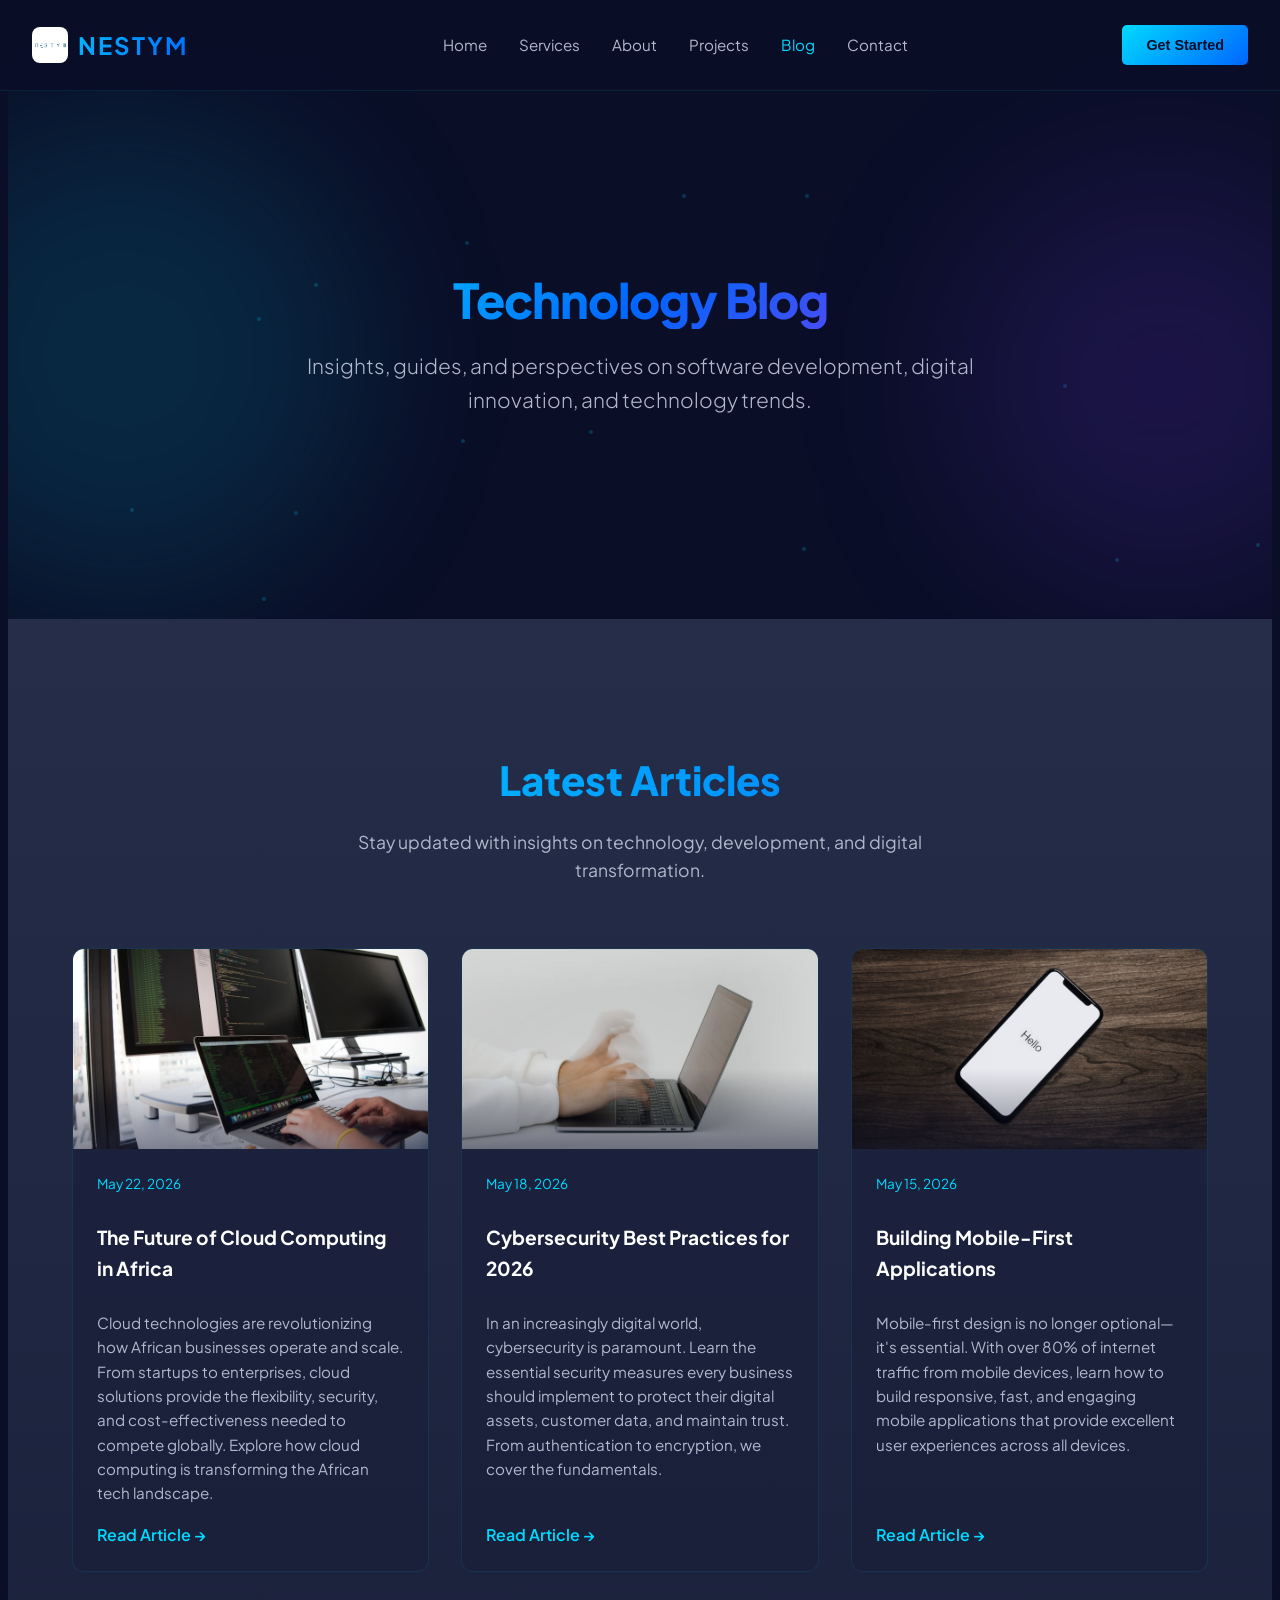
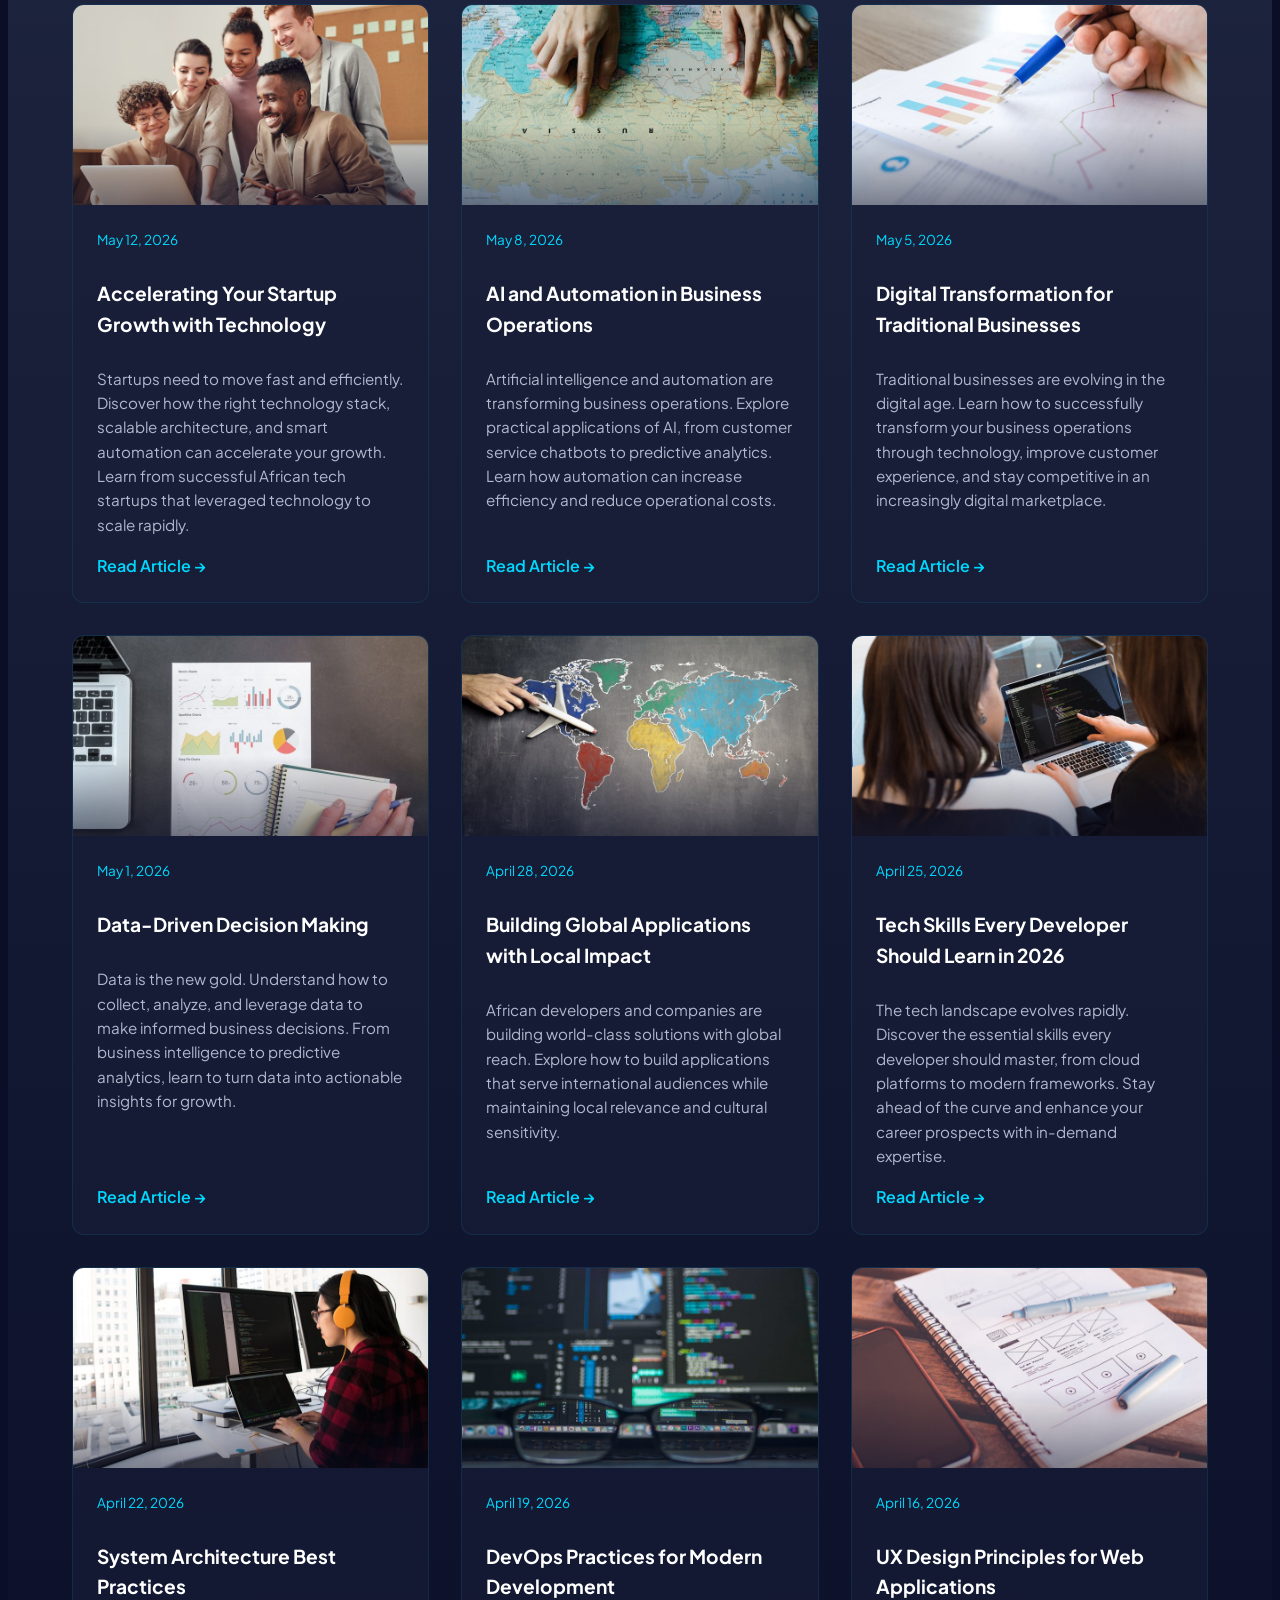
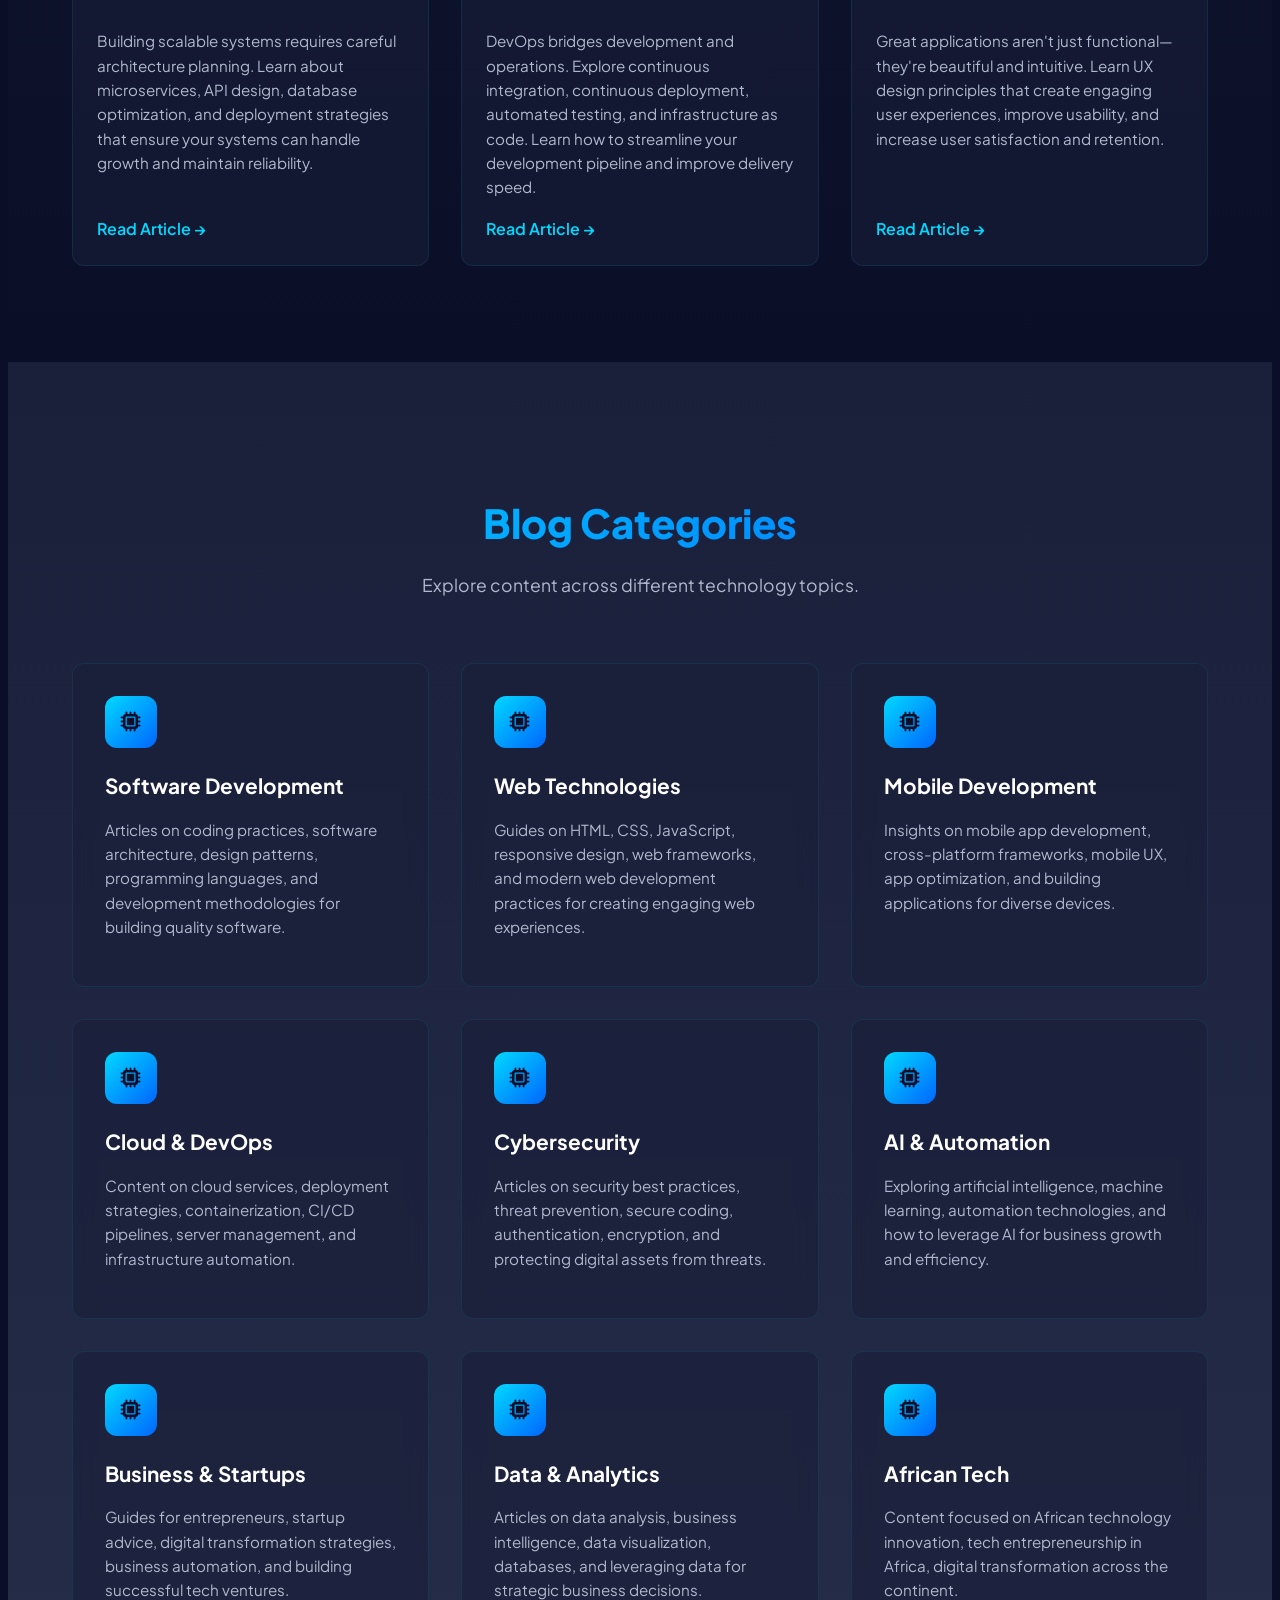
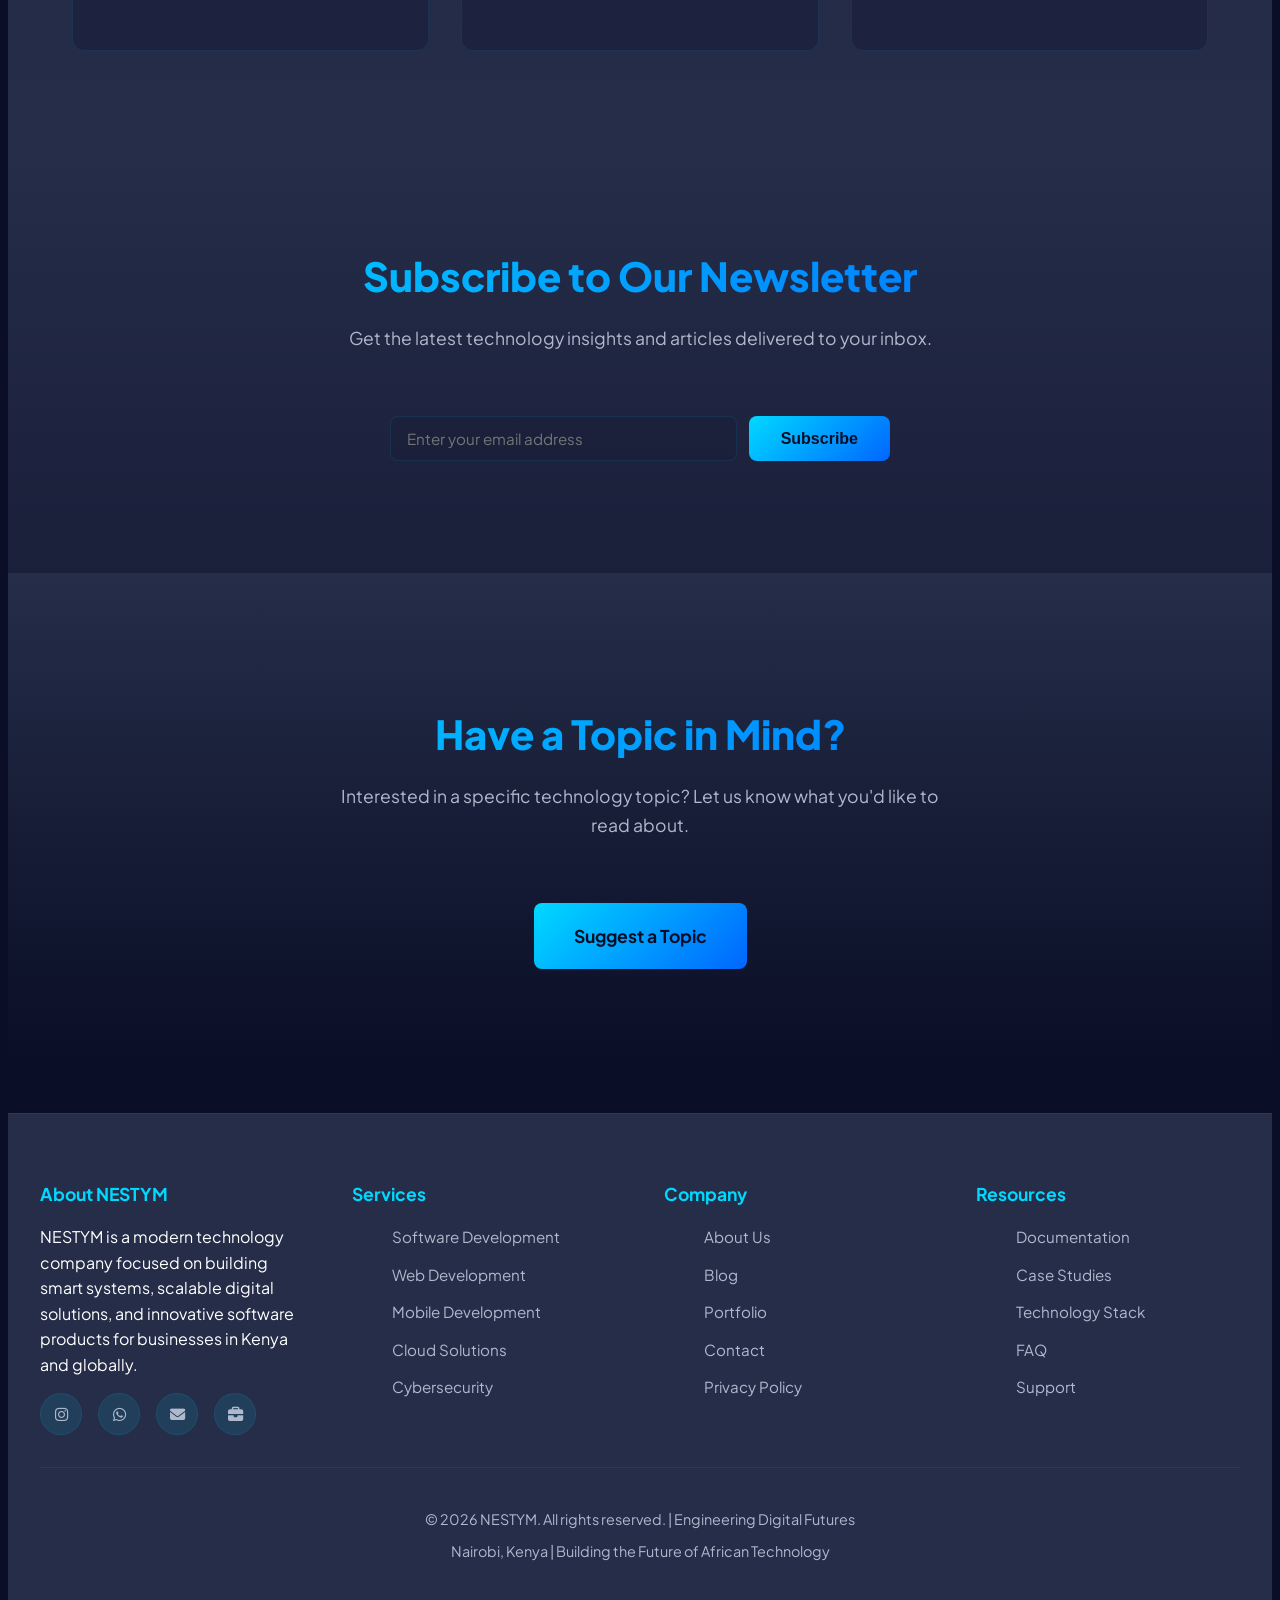
==== pages/blog.html @ d712dcc8 "Add files via upload" ====
<!DOCTYPE html>
<html lang="en">
<head>
    <meta charset="UTF-8">
    <meta name="viewport" content="width=device-width, initial-scale=1.0">
    <meta name="description" content="NESTYM Blog - Technology insights, software development guides, and digital innovation articles.">
    <title>Blog - NESTYM | Technology Insights & Articles</title>
        <link rel="icon" href="../images/nestym-logo.png" type="image/png">
    <link rel="preconnect" href="https://fonts.googleapis.com">
    <link rel="preconnect" href="https://fonts.gstatic.com" crossorigin>
    <link href="https://fonts.googleapis.com/css2?family=Plus+Jakarta+Sans:wght@300;400;500;600;700;800&display=swap" rel="stylesheet">
    <link rel="stylesheet" href="https://cdnjs.cloudflare.com/ajax/libs/font-awesome/6.5.1/css/all.min.css" crossorigin="anonymous" referrerpolicy="no-referrer">
    <link rel="stylesheet" href="../css/style.css">
</head>
<body>
    <!-- Animated Background -->
    <div class="animated-bg" id="animatedBg"></div>

    <!-- Navigation -->
    <nav>
        <div class="nav-container">
            <a href="../index.html" class="logo"><img src="../images/nestym-logo.png" alt="NESTYM logo" width="36" height="36">NESTYM</a>
            <ul class="nav-links">
                <li><a href="../index.html">Home</a></li>
                <li><a href="services.html">Services</a></li>
                <li><a href="about.html">About</a></li>
                <li><a href="projects.html">Projects</a></li>
                <li><a href="blog.html">Blog</a></li>
                <li><a href="contact.html">Contact</a></li>
            </ul>
            <button class="cta-button" onclick="window.location.href='contact.html'">Get Started</button>
            <button class="menu-toggle" id="menuToggle" aria-label="Open menu" aria-expanded="false">☰</button>
        </div>
    </nav>

    <!-- Hero Section -->
    <section class="hero page-hero">
        <div class="hero-content">
            <h1>Technology Blog</h1>
            <p class="tagline">Insights, guides, and perspectives on software development, digital innovation, and technology trends.</p>
        </div>
    </section>

    <!-- Blog Section -->
    <section class="blog">
        <div class="container">
            <div class="section-header">
                <h2>Latest Articles</h2>
                <p>Stay updated with insights on technology, development, and digital transformation.</p>
            </div>

            <div class="blog-grid">
                <div class="blog-card">
                    <div class="blog-image" data-topic="cloud"><img src="../images/blog/cloud.jpg" alt="Cloud computing in Africa" loading="lazy"></div>
                    <div class="blog-content">
                        <div class="blog-date">May 22, 2026</div>
                        <h3>The Future of Cloud Computing in Africa</h3>
                        <p>Cloud technologies are revolutionizing how African businesses operate and scale. From startups to enterprises, cloud solutions provide the flexibility, security, and cost-effectiveness needed to compete globally. Explore how cloud computing is transforming the African tech landscape.</p>
                        <a href="#" class="read-more">Read Article →</a>
                    </div>
                </div>

                <div class="blog-card">
                    <div class="blog-image" data-topic="cyber"><img src="../images/blog/cyber.jpg" alt="Cybersecurity best practices" loading="lazy"></div>
                    <div class="blog-content">
                        <div class="blog-date">May 18, 2026</div>
                        <h3>Cybersecurity Best Practices for 2026</h3>
                        <p>In an increasingly digital world, cybersecurity is paramount. Learn the essential security measures every business should implement to protect their digital assets, customer data, and maintain trust. From authentication to encryption, we cover the fundamentals.</p>
                        <a href="#" class="read-more">Read Article →</a>
                    </div>
                </div>

                <div class="blog-card">
                    <div class="blog-image" data-topic="mobile"><img src="../images/blog/mobile.jpg" alt="Mobile-first application design" loading="lazy"></div>
                    <div class="blog-content">
                        <div class="blog-date">May 15, 2026</div>
                        <h3>Building Mobile-First Applications</h3>
                        <p>Mobile-first design is no longer optional—it's essential. With over 80% of internet traffic from mobile devices, learn how to build responsive, fast, and engaging mobile applications that provide excellent user experiences across all devices.</p>
                        <a href="#" class="read-more">Read Article →</a>
                    </div>
                </div>

                <div class="blog-card">
                    <div class="blog-image" data-topic="startup"><img src="../images/blog/startup.jpg" alt="Startup growth with technology" loading="lazy"></div>
                    <div class="blog-content">
                        <div class="blog-date">May 12, 2026</div>
                        <h3>Accelerating Your Startup Growth with Technology</h3>
                        <p>Startups need to move fast and efficiently. Discover how the right technology stack, scalable architecture, and smart automation can accelerate your growth. Learn from successful African tech startups that leveraged technology to scale rapidly.</p>
                        <a href="#" class="read-more">Read Article →</a>
                    </div>
                </div>

                <div class="blog-card">
                    <div class="blog-image" data-topic="ai"><img src="../images/blog/ai.jpg" alt="AI and business automation" loading="lazy"></div>
                    <div class="blog-content">
                        <div class="blog-date">May 8, 2026</div>
                        <h3>AI and Automation in Business Operations</h3>
                        <p>Artificial intelligence and automation are transforming business operations. Explore practical applications of AI, from customer service chatbots to predictive analytics. Learn how automation can increase efficiency and reduce operational costs.</p>
                        <a href="#" class="read-more">Read Article →</a>
                    </div>
                </div>

                <div class="blog-card">
                    <div class="blog-image" data-topic="digital"><img src="../images/blog/digital.jpg" alt="Digital transformation" loading="lazy"></div>
                    <div class="blog-content">
                        <div class="blog-date">May 5, 2026</div>
                        <h3>Digital Transformation for Traditional Businesses</h3>
                        <p>Traditional businesses are evolving in the digital age. Learn how to successfully transform your business operations through technology, improve customer experience, and stay competitive in an increasingly digital marketplace.</p>
                        <a href="#" class="read-more">Read Article →</a>
                    </div>
                </div>

                <div class="blog-card">
                    <div class="blog-image" data-topic="data"><img src="../images/blog/data.jpg" alt="Data-driven decision making" loading="lazy"></div>
                    <div class="blog-content">
                        <div class="blog-date">May 1, 2026</div>
                        <h3>Data-Driven Decision Making</h3>
                        <p>Data is the new gold. Understand how to collect, analyze, and leverage data to make informed business decisions. From business intelligence to predictive analytics, learn to turn data into actionable insights for growth.</p>
                        <a href="#" class="read-more">Read Article →</a>
                    </div>
                </div>

                <div class="blog-card">
                    <div class="blog-image" data-topic="global"><img src="../images/blog/global.jpg" alt="Global applications with local impact" loading="lazy"></div>
                    <div class="blog-content">
                        <div class="blog-date">April 28, 2026</div>
                        <h3>Building Global Applications with Local Impact</h3>
                        <p>African developers and companies are building world-class solutions with global reach. Explore how to build applications that serve international audiences while maintaining local relevance and cultural sensitivity.</p>
                        <a href="#" class="read-more">Read Article →</a>
                    </div>
                </div>

                <div class="blog-card">
                    <div class="blog-image" data-topic="skills"><img src="../images/blog/skills.jpg" alt="Developer skills in 2026" loading="lazy"></div>
                    <div class="blog-content">
                        <div class="blog-date">April 25, 2026</div>
                        <h3>Tech Skills Every Developer Should Learn in 2026</h3>
                        <p>The tech landscape evolves rapidly. Discover the essential skills every developer should master, from cloud platforms to modern frameworks. Stay ahead of the curve and enhance your career prospects with in-demand expertise.</p>
                        <a href="#" class="read-more">Read Article →</a>
                    </div>
                </div>

                <div class="blog-card">
                    <div class="blog-image" data-topic="architecture"><img src="../images/blog/architecture.jpg" alt="System architecture best practices" loading="lazy"></div>
                    <div class="blog-content">
                        <div class="blog-date">April 22, 2026</div>
                        <h3>System Architecture Best Practices</h3>
                        <p>Building scalable systems requires careful architecture planning. Learn about microservices, API design, database optimization, and deployment strategies that ensure your systems can handle growth and maintain reliability.</p>
                        <a href="#" class="read-more">Read Article →</a>
                    </div>
                </div>

                <div class="blog-card">
                    <div class="blog-image" data-topic="devops"><img src="../images/blog/devops.jpg" alt="DevOps practices" loading="lazy"></div>
                    <div class="blog-content">
                        <div class="blog-date">April 19, 2026</div>
                        <h3>DevOps Practices for Modern Development</h3>
                        <p>DevOps bridges development and operations. Explore continuous integration, continuous deployment, automated testing, and infrastructure as code. Learn how to streamline your development pipeline and improve delivery speed.</p>
                        <a href="#" class="read-more">Read Article →</a>
                    </div>
                </div>

                <div class="blog-card">
                    <div class="blog-image" data-topic="ux"><img src="../images/blog/ux.jpg" alt="UX design for web applications" loading="lazy"></div>
                    <div class="blog-content">
                        <div class="blog-date">April 16, 2026</div>
                        <h3>UX Design Principles for Web Applications</h3>
                        <p>Great applications aren't just functional—they're beautiful and intuitive. Learn UX design principles that create engaging user experiences, improve usability, and increase user satisfaction and retention.</p>
                        <a href="#" class="read-more">Read Article →</a>
                    </div>
                </div>
            </div>
        </div>
    </section>

    <!-- Blog Categories Section -->
    <section style="background: linear-gradient(180deg, var(--secondary-dark), var(--tertiary-dark)); padding: 6rem 2rem;">
        <div class="container">
            <div class="section-header">
                <h2>Blog Categories</h2>
                <p>Explore content across different technology topics.</p>
            </div>

            <div class="services-grid" style="margin-top: 3rem;">
                <div class="service-card">
                    <div class="service-icon"><i class="fa-solid fa-microchip" aria-hidden="true"></i></div>
                    <h3>Software Development</h3>
                    <p>Articles on coding practices, software architecture, design patterns, programming languages, and development methodologies for building quality software.</p>
                </div>

                <div class="service-card">
                    <div class="service-icon"><i class="fa-solid fa-microchip" aria-hidden="true"></i></div>
                    <h3>Web Technologies</h3>
                    <p>Guides on HTML, CSS, JavaScript, responsive design, web frameworks, and modern web development practices for creating engaging web experiences.</p>
                </div>

                <div class="service-card">
                    <div class="service-icon"><i class="fa-solid fa-microchip" aria-hidden="true"></i></div>
                    <h3>Mobile Development</h3>
                    <p>Insights on mobile app development, cross-platform frameworks, mobile UX, app optimization, and building applications for diverse devices.</p>
                </div>

                <div class="service-card">
                    <div class="service-icon"><i class="fa-solid fa-microchip" aria-hidden="true"></i></div>
                    <h3>Cloud & DevOps</h3>
                    <p>Content on cloud services, deployment strategies, containerization, CI/CD pipelines, server management, and infrastructure automation.</p>
                </div>

                <div class="service-card">
                    <div class="service-icon"><i class="fa-solid fa-microchip" aria-hidden="true"></i></div>
                    <h3>Cybersecurity</h3>
                    <p>Articles on security best practices, threat prevention, secure coding, authentication, encryption, and protecting digital assets from threats.</p>
                </div>

                <div class="service-card">
                    <div class="service-icon"><i class="fa-solid fa-microchip" aria-hidden="true"></i></div>
                    <h3>AI & Automation</h3>
                    <p>Exploring artificial intelligence, machine learning, automation technologies, and how to leverage AI for business growth and efficiency.</p>
                </div>

                <div class="service-card">
                    <div class="service-icon"><i class="fa-solid fa-microchip" aria-hidden="true"></i></div>
                    <h3>Business & Startups</h3>
                    <p>Guides for entrepreneurs, startup advice, digital transformation strategies, business automation, and building successful tech ventures.</p>
                </div>

                <div class="service-card">
                    <div class="service-icon"><i class="fa-solid fa-microchip" aria-hidden="true"></i></div>
                    <h3>Data & Analytics</h3>
                    <p>Articles on data analysis, business intelligence, data visualization, databases, and leveraging data for strategic business decisions.</p>
                </div>

                <div class="service-card">
                    <div class="service-icon"><i class="fa-solid fa-microchip" aria-hidden="true"></i></div>
                    <h3>African Tech</h3>
                    <p>Content focused on African technology innovation, tech entrepreneurship in Africa, digital transformation across the continent.</p>
                </div>
            </div>
        </div>
    </section>

    <!-- Subscribe Section -->
    <section style="background: linear-gradient(180deg, var(--tertiary-dark), var(--secondary-dark)); padding: 4rem 2rem;">
        <div class="container">
            <div class="section-header">
                <h2>Subscribe to Our Newsletter</h2>
                <p>Get the latest technology insights and articles delivered to your inbox.</p>
            </div>

            <div style="max-width: 500px; margin: 3rem auto;">
                <form class="newsletter-form">
                    <input type="email" placeholder="Enter your email address" required>
                    <button type="submit" class="btn-primary" style="padding: 0.75rem 2rem; margin: 0;">Subscribe</button>
                </form>
            </div>
        </div>
    </section>

    <!-- CTA Section -->
    <section class="contact">
        <div class="container">
            <div class="section-header">
                <h2>Have a Topic in Mind?</h2>
                <p>Interested in a specific technology topic? Let us know what you'd like to read about.</p>
            </div>

            <div style="text-align: center; margin-top: 3rem;">
                <a href="contact.html" class="btn-primary" style="font-size: 1.1rem; padding: 1.2rem 2.5rem;">Suggest a Topic</a>
            </div>
        </div>
    </section>

    <!-- Footer -->
    <footer>
        <div class="footer-content">
            <div class="footer-section">
                <h3>About NESTYM</h3>
                <p>NESTYM is a modern technology company focused on building smart systems, scalable digital solutions, and innovative software products for businesses in Kenya and globally.</p>
                <div class="social-links">
                    <a href="https://www.instagram.com/nestym.ke/" class="social-link" aria-label="Instagram" target="_blank" rel="noopener noreferrer"><i class="fa-brands fa-instagram"></i></a>
                    <a href="https://wa.me/254769159245" class="social-link" aria-label="WhatsApp" target="_blank" rel="noopener noreferrer"><i class="fa-brands fa-whatsapp"></i></a>
                    <a href="mailto:adnangrana001@gmail.com" class="social-link" aria-label="Email"><i class="fa-solid fa-envelope"></i></a>
                    <a href="https://adnan.co.ke" class="social-link" aria-label="Portfolio" target="_blank" rel="noopener noreferrer"><i class="fa-solid fa-briefcase"></i></a>
                </div>
            </div>

            <div class="footer-section">
                <h3>Services</h3>
                <ul>
                    <li><a href="services.html">Software Development</a></li>
                    <li><a href="services.html">Web Development</a></li>
                    <li><a href="services.html">Mobile Development</a></li>
                    <li><a href="services.html">Cloud Solutions</a></li>
                    <li><a href="services.html">Cybersecurity</a></li>
                </ul>
            </div>

            <div class="footer-section">
                <h3>Company</h3>
                <ul>
                    <li><a href="about.html">About Us</a></li>
                    <li><a href="blog.html">Blog</a></li>
                    <li><a href="https://adnan.co.ke" target="_blank" rel="noopener noreferrer">Portfolio</a></li>
                    <li><a href="contact.html">Contact</a></li>
                    <li><a href="privacy-policy.html">Privacy Policy</a></li>
                </ul>
            </div>

            <div class="footer-section">
                <h3>Resources</h3>
                <ul>
                    <li><a href="documentation.html">Documentation</a></li>
                    <li><a href="case-studies.html">Case Studies</a></li>
                    <li><a href="technology-stack.html">Technology Stack</a></li>
                    <li><a href="faq.html">FAQ</a></li>
                    <li><a href="support.html">Support</a></li>
                </ul>
            </div>
        </div>

        <div class="footer-bottom">
            <p>&copy; 2026 NESTYM. All rights reserved. | Engineering Digital Futures</p>
            <p>Nairobi, Kenya | Building the Future of African Technology</p>
        </div>
    </footer>
    <script src="../js/main.js" defer></script>
</body>
</html>
---- css/style.css ----
/* ===== NESTYM - MODERN FUTURISTIC TECHNOLOGY WEBSITE ===== */
/* Main Stylesheet */

:root {
    --primary-dark: #0a0e27;
    --secondary-dark: #1a1f3a;
    --tertiary-dark: #252d48;
    --accent-cyan: #00d9ff;
    --accent-blue: #0066ff;
    --accent-purple: #7c3aed;
    --text-primary: #ffffff;
    --text-secondary: #b0b8cc;
    --border-light: rgba(0, 217, 255, 0.1);
    --border-medium: rgba(0, 217, 255, 0.2);
    --shadow-sm: 0 4px 15px rgba(0, 0, 0, 0.3);
    --shadow-md: 0 8px 30px rgba(0, 0, 0, 0.4);
    --shadow-lg: 0 15px 50px rgba(0, 0, 0, 0.5);
}

::selection {
    background: rgba(0, 217, 255, 0.25);
    color: var(--text-primary);
}

*:focus-visible {
    outline: 2px solid var(--accent-cyan);
    outline-offset: 2px;
}

html {
    scroll-behavior: smooth;
    scroll-padding-top: 80px;
}

body {
    font-family: 'Plus Jakarta Sans', 'Segoe UI', Tahoma, Geneva, Verdana, sans-serif;
    background-color: var(--primary-dark);
    color: var(--text-primary);
    line-height: 1.6;
    overflow-x: hidden;
}

img {
    max-width: 100%;
    height: auto;
}

/* ===== ANIMATED BACKGROUND ===== */
.animated-bg {
    position: fixed;
    top: 0;
    left: 0;
    width: 100%;
    height: 100%;
    z-index: -1;
    background: var(--primary-dark);
    overflow: hidden;
}

.floating-particle {
    position: absolute;
    width: 4px;
    height: 4px;
    background: var(--accent-cyan);
    border-radius: 50%;
    opacity: 0.2;
    animation: float-animation 20s infinite;
}

@keyframes float-animation {
    0% {
        transform: translateY(0) translateX(0);
        opacity: 0.2;
    }
    50% {
        opacity: 0.5;
    }
    100% {
        transform: translateY(-100vh) translateX(50px);
        opacity: 0;
    }
}

/* ===== NAVIGATION ===== */
nav {
    position: fixed;
    top: 0;
    left: 0;
    right: 0;
    background: rgba(10, 14, 39, 0.9);
    backdrop-filter: blur(10px);
    border-bottom: 1px solid var(--border-light);
    z-index: 1000;
    padding: 1rem 0;
    transition: background 0.3s ease, box-shadow 0.3s ease, padding 0.3s ease;
}

nav.nav-scrolled {
    background: rgba(10, 14, 39, 0.97);
    box-shadow: 0 8px 32px rgba(0, 0, 0, 0.35);
    padding: 0.75rem 0;
}

.nav-container {
    max-width: 1400px;
    margin: 0 auto;
    display: flex;
    justify-content: space-between;
    align-items: center;
    padding: 0 2rem;
}

.logo {
    font-size: 1.5rem;
    font-weight: 700;
    background: linear-gradient(135deg, var(--accent-cyan), var(--accent-blue));
    -webkit-background-clip: text;
    -webkit-text-fill-color: transparent;
    background-clip: text;
    text-decoration: none;
    letter-spacing: 2px;
    display: inline-flex;
    align-items: center;
    gap: 0.6rem;
}

.logo img {
    width: 36px;
    height: 36px;
    border-radius: 8px;
    object-fit: cover;
    -webkit-text-fill-color: initial;
}

.nav-links {
    display: flex;
    gap: 2rem;
    list-style: none;
}

.nav-links a {
    color: var(--text-secondary);
    text-decoration: none;
    font-size: 0.95rem;
    transition: all 0.3s ease;
    position: relative;
}

.nav-links a:hover {
    color: var(--accent-cyan);
}

.nav-links a::after {
    content: '';
    position: absolute;
    bottom: -5px;
    left: 0;
    width: 0;
    height: 2px;
    background: var(--accent-cyan);
    transition: width 0.3s ease;
}

.nav-links a:hover::after {
    width: 100%;
}

.cta-button {
    padding: 0.75rem 1.5rem;
    background: linear-gradient(135deg, var(--accent-cyan), var(--accent-blue));
    color: var(--primary-dark);
    border: none;
    border-radius: 5px;
    font-weight: 600;
    cursor: pointer;
    transition: all 0.3s ease;
    font-size: 0.9rem;
}

.cta-button:hover {
    transform: translateY(-2px);
    box-shadow: 0 10px 25px rgba(0, 217, 255, 0.3);
}

.menu-toggle {
    display: none;
    background: none;
    border: none;
    color: var(--accent-cyan);
    font-size: 1.5rem;
    cursor: pointer;
}

/* ===== HERO SECTION ===== */
.hero {
    margin-top: 60px;
    min-height: 100vh;
    display: flex;
    align-items: center;
    justify-content: center;
    text-align: center;
    position: relative;
    overflow: hidden;
    padding: 2rem;
}

.hero::before,
.hero::after {
    content: '';
    position: absolute;
    border-radius: 50%;
    filter: blur(80px);
    pointer-events: none;
    z-index: 0;
}

.hero::before {
    width: 480px;
    height: 480px;
    top: 10%;
    left: -10%;
    background: rgba(0, 217, 255, 0.12);
}

.hero::after {
    width: 420px;
    height: 420px;
    bottom: 5%;
    right: -8%;
    background: rgba(124, 58, 237, 0.15);
}

.hero.page-hero {
    min-height: 55vh;
}

.hero.page-hero h1 {
    font-size: 3rem;
}

.hero-content {
    max-width: 900px;
    position: relative;
    z-index: 2;
    animation: hero-slide-up 1s ease-out;
}

@keyframes hero-slide-up {
    from {
        opacity: 0;
        transform: translateY(30px);
    }
    to {
        opacity: 1;
        transform: translateY(0);
    }
}

.hero h1 {
    font-size: 4rem;
    margin-bottom: 1rem;
    line-height: 1.2;
    background: linear-gradient(135deg, var(--accent-cyan), var(--accent-blue), var(--accent-purple));
    -webkit-background-clip: text;
    -webkit-text-fill-color: transparent;
    background-clip: text;
    font-weight: 800;
    letter-spacing: -1px;
}

.hero .tagline {
    font-size: 1.3rem;
    color: var(--text-secondary);
    margin-bottom: 2rem;
    font-weight: 300;
    max-width: 720px;
    margin-left: auto;
    margin-right: auto;
}

.hero-badge {
    display: inline-flex;
    align-items: center;
    gap: 0.5rem;
    padding: 0.45rem 1rem;
    margin-bottom: 1.25rem;
    border-radius: 999px;
    font-size: 0.85rem;
    font-weight: 600;
    letter-spacing: 0.5px;
    color: var(--accent-cyan);
    background: rgba(0, 217, 255, 0.08);
    border: 1px solid var(--border-medium);
}

.hero-badge i {
    font-size: 0.75rem;
}

.hero-buttons {
    display: flex;
    gap: 1rem;
    justify-content: center;
    flex-wrap: wrap;
    margin-bottom: 3rem;
}

.btn-primary {
    padding: 1rem 2rem;
    background: linear-gradient(135deg, var(--accent-cyan), var(--accent-blue));
    color: var(--primary-dark);
    border: none;
    border-radius: 8px;
    font-weight: 700;
    font-size: 1rem;
    cursor: pointer;
    transition: all 0.3s ease;
    text-decoration: none;
    display: inline-block;
}

.btn-primary:hover {
    transform: translateY(-3px);
    box-shadow: 0 15px 35px rgba(0, 217, 255, 0.4);
}

.btn-secondary {
    padding: 1rem 2rem;
    background: transparent;
    color: var(--accent-cyan);
    border: 2px solid var(--accent-cyan);
    border-radius: 8px;
    font-weight: 700;
    font-size: 1rem;
    cursor: pointer;
    transition: all 0.3s ease;
    text-decoration: none;
    display: inline-block;
}

.btn-secondary:hover {
    background: var(--accent-cyan);
    color: var(--primary-dark);
    box-shadow: 0 15px 35px rgba(0, 217, 255, 0.3);
}

.scroll-indicator {
    position: absolute;
    bottom: 2rem;
    left: 50%;
    transform: translateX(-50%);
    animation: bounce 2s infinite;
}

@keyframes bounce {
    0%, 100% {
        transform: translateX(-50%) translateY(0);
    }
    50% {
        transform: translateX(-50%) translateY(10px);
    }
}

.scroll-indicator svg {
    width: 24px;
    height: 24px;
    stroke: var(--accent-cyan);
}

/* ===== CONTAINER & SECTIONS ===== */
.container {
    max-width: 1400px;
    margin: 0 auto;
    padding: 0 2rem;
}

section {
    padding: 6rem 2rem;
    position: relative;
    z-index: 2;
}

.section-header {
    text-align: center;
    margin-bottom: 4rem;
}

.section-header h2 {
    font-size: 2.5rem;
    margin-bottom: 1rem;
    background: linear-gradient(135deg, var(--accent-cyan), var(--accent-blue));
    -webkit-background-clip: text;
    -webkit-text-fill-color: transparent;
    background-clip: text;
    font-weight: 800;
}

.section-header p {
    font-size: 1.1rem;
    color: var(--text-secondary);
    max-width: 600px;
    margin: 0 auto;
}

/* ===== SERVICES SECTION ===== */
.services {
    background: linear-gradient(180deg, var(--primary-dark), var(--secondary-dark));
}

.services-grid {
    display: grid;
    grid-template-columns: repeat(auto-fit, minmax(300px, 1fr));
    gap: 2rem;
}

.service-card {
    background: rgba(26, 31, 58, 0.6);
    border: 1px solid var(--border-light);
    border-radius: 12px;
    padding: 2rem;
    transition: all 0.3s ease;
    backdrop-filter: blur(10px);
    position: relative;
    overflow: hidden;
}

.service-card::before {
    content: '';
    position: absolute;
    top: 0;
    left: -100%;
    width: 100%;
    height: 100%;
    background: linear-gradient(90deg, transparent, rgba(0, 217, 255, 0.1), transparent);
    transition: left 0.5s ease;
    z-index: -1;
}

.service-card:hover::before {
    left: 100%;
}

.service-card:hover {
    border-color: var(--border-medium);
    box-shadow: 0 10px 30px rgba(0, 217, 255, 0.2);
    transform: translateY(-5px);
}

.service-icon {
    width: 52px;
    height: 52px;
    background: linear-gradient(135deg, var(--accent-cyan), var(--accent-blue));
    border-radius: 12px;
    display: flex;
    align-items: center;
    justify-content: center;
    font-size: 1.25rem;
    margin-bottom: 1rem;
    color: var(--primary-dark);
    flex-shrink: 0;
}

.service-icon i,
.feature-icon i,
.tech-icon i,
.contact-icon i {
    line-height: 1;
}

.service-card h3 {
    font-size: 1.3rem;
    margin-bottom: 0.5rem;
    color: var(--text-primary);
}

.service-card p {
    color: var(--text-secondary);
    font-size: 0.95rem;
    line-height: 1.6;
}

/* ===== ABOUT SECTION ===== */
.about {
    background: linear-gradient(180deg, var(--secondary-dark), var(--tertiary-dark));
}

.about-content {
    display: grid;
    grid-template-columns: 1fr 1fr;
    gap: 4rem;
    align-items: center;
}

.about-content .about-stats {
    grid-column: 1 / -1;
}

.about-text h3 {
    font-size: 2rem;
    margin-bottom: 1rem;
    color: var(--accent-cyan);
}

.about-text p {
    color: var(--text-secondary);
    margin-bottom: 1.5rem;
    line-height: 1.8;
    font-size: 1.05rem;
}

.about-stats {
    display: grid;
    grid-template-columns: repeat(4, 1fr);
    gap: 2rem;
    margin-top: 2rem;
}

.stat-box {
    background: rgba(26, 31, 58, 0.5);
    padding: 1.5rem;
    border-radius: 10px;
    border-left: 3px solid var(--accent-cyan);
    transition: all 0.3s ease;
}

.stat-box:hover {
    transform: translateX(5px);
    box-shadow: 0 5px 20px rgba(0, 217, 255, 0.15);
}

.stat-number {
    font-size: 2rem;
    font-weight: 800;
    color: var(--accent-cyan);
}

.stat-label {
    color: var(--text-secondary);
    font-size: 0.9rem;
    margin-top: 0.5rem;
}

.about-image {
    background: linear-gradient(135deg, rgba(0, 217, 255, 0.06), rgba(0, 102, 255, 0.06));
    border: 2px solid var(--border-light);
    border-radius: 16px;
    padding: 0;
    overflow: hidden;
    display: block;
    max-width: 650px;
    width: 100%;
    aspect-ratio: 650 / 400;
}

.about-image img {
    display: block;
    width: 100%;
    height: 100%;
    object-fit: cover;
    -o-object-fit: cover;
    min-height: 280px;
    background: var(--tertiary-dark);
}

.project-image.image-fallback,
.blog-image.image-fallback,
.about-image.image-fallback {
    background: linear-gradient(135deg, rgba(0, 217, 255, 0.18), rgba(0, 102, 255, 0.22));
    display: flex;
    align-items: center;
    justify-content: center;
}

.project-image.image-fallback::before,
.blog-image.image-fallback::before,
.about-image.image-fallback::before {
    content: '\f03e';
    font-family: 'Font Awesome 6 Free';
    font-weight: 900;
    font-size: 2.5rem;
    color: rgba(0, 217, 255, 0.35);
    position: absolute;
    z-index: 1;
}

/* Scroll reveal */
.reveal {
    opacity: 0;
    transform: translateY(28px);
    transition: opacity 0.65s ease, transform 0.65s ease;
}

.reveal.revealed {
    opacity: 1;
    transform: translateY(0);
}

/* ===== PROJECTS SECTION ===== */
.projects {
    background: linear-gradient(180deg, var(--tertiary-dark), var(--secondary-dark));
}

.projects-grid {
    display: grid;
    grid-template-columns: repeat(auto-fit, minmax(280px, 1fr));
    gap: 2rem;
}

.project-card {
    background: rgba(26, 31, 58, 0.6);
    border: 1px solid var(--border-light);
    border-radius: 12px;
    overflow: hidden;
    transition: all 0.3s ease;
    cursor: pointer;
}

.project-image {
    width: 100%;
    height: 220px;
    background: linear-gradient(135deg, rgba(0, 217, 255, 0.1), rgba(0, 102, 255, 0.1));
    position: relative;
    overflow: hidden;
}

.project-image img,
.blog-image img {
    width: 100%;
    height: 100%;
    object-fit: cover;
    display: block;
    transition: transform 0.5s ease;
    position: relative;
    z-index: 1;
    background: var(--tertiary-dark);
}

.project-image img {
    min-height: 220px;
}

.blog-image img {
    min-height: 200px;
}

.project-image[data-topic="airport"] img,
.project-image[data-topic="airline"] img {
    object-position: center 40%;
}

.project-image[data-topic="taxi"] img {
    object-position: center 55%;
}

.project-image[data-topic="school"] img {
    object-position: center 35%;
}

.project-image[data-topic="corporate"] img,
.blog-image[data-topic="startup"] img,
.blog-image[data-topic="digital"] img {
    object-position: center 30%;
}

.project-image[data-topic="analytics"] img,
.blog-image[data-topic="data"] img {
    object-position: center top;
}

.blog-image[data-topic="mobile"] img {
    object-position: center 45%;
}

.blog-image[data-topic="global"] img {
    object-position: center center;
}

.project-image::after {
    content: '';
    position: absolute;
    inset: 0;
    z-index: 2;
    background: linear-gradient(180deg, transparent 55%, rgba(10, 14, 39, 0.55) 100%);
    pointer-events: none;
}

.project-card:hover .project-image img {
    transform: scale(1.06);
}

.project-content {
    padding: 1.5rem;
}

.project-tag {
    display: inline-block;
    background: rgba(0, 217, 255, 0.1);
    color: var(--accent-cyan);
    padding: 0.35rem 0.75rem;
    border-radius: 20px;
    font-size: 0.8rem;
    margin-bottom: 0.75rem;
    border: 1px solid var(--border-light);
}

.project-card h3 {
    font-size: 1.3rem;
    margin-bottom: 0.5rem;
}

.project-card p {
    color: var(--text-secondary);
    font-size: 0.95rem;
    margin-bottom: 1rem;
}

.project-card:hover {
    transform: translateY(-10px);
    box-shadow: 0 15px 40px rgba(0, 217, 255, 0.2);
    border-color: var(--border-medium);
}

/* ===== TECHNOLOGIES SECTION ===== */
.technologies {
    background: linear-gradient(180deg, var(--secondary-dark), var(--tertiary-dark));
}

.tech-grid {
    display: grid;
    grid-template-columns: repeat(auto-fit, minmax(150px, 1fr));
    gap: 1.5rem;
}

.tech-item {
    background: rgba(26, 31, 58, 0.6);
    border: 1px solid var(--border-light);
    border-radius: 10px;
    padding: 2rem 1rem;
    text-align: center;
    transition: all 0.3s ease;
    display: flex;
    flex-direction: column;
    align-items: center;
    justify-content: center;
}

.tech-item:hover {
    border-color: var(--border-medium);
    box-shadow: 0 10px 30px rgba(0, 217, 255, 0.15);
    transform: translateY(-5px);
}

.tech-icon {
    width: 56px;
    height: 56px;
    margin-bottom: 0.75rem;
    background: linear-gradient(135deg, var(--accent-cyan), var(--accent-blue));
    border-radius: 12px;
    display: flex;
    align-items: center;
    justify-content: center;
    font-size: 1.5rem;
    color: var(--primary-dark);
}

.tech-item p {
    color: var(--text-secondary);
    font-weight: 600;
}

/* ===== BLOG SECTION ===== */
.blog {
    background: linear-gradient(180deg, var(--tertiary-dark), var(--primary-dark));
}

.blog-grid {
    display: grid;
    grid-template-columns: repeat(auto-fit, minmax(300px, 1fr));
    gap: 2rem;
}

.blog-card {
    background: rgba(26, 31, 58, 0.6);
    border: 1px solid var(--border-light);
    border-radius: 12px;
    overflow: hidden;
    transition: all 0.3s ease;
    display: flex;
    flex-direction: column;
}

.blog-image {
    width: 100%;
    height: 200px;
    background: linear-gradient(135deg, rgba(0, 217, 255, 0.1), rgba(0, 102, 255, 0.1));
    position: relative;
    overflow: hidden;
    flex-shrink: 0;
}

.blog-image img {
    width: 100%;
    height: 100%;
    object-fit: cover;
    display: block;
    transition: transform 0.5s ease;
    position: relative;
    z-index: 1;
    min-height: 200px;
    background: var(--tertiary-dark);
}

.blog-image::after {
    content: '';
    position: absolute;
    inset: 0;
    z-index: 2;
    background: linear-gradient(180deg, transparent 60%, rgba(10, 14, 39, 0.5) 100%);
    pointer-events: none;
}

.blog-card:hover .blog-image img {
    transform: scale(1.05);
}

.blog-content {
    padding: 1.5rem;
    flex: 1;
    display: flex;
    flex-direction: column;
}

.blog-date {
    color: var(--accent-cyan);
    font-size: 0.85rem;
    margin-bottom: 0.5rem;
}

.blog-card h3 {
    font-size: 1.2rem;
    margin-bottom: 0.75rem;
    color: var(--text-primary);
}

.blog-card p {
    color: var(--text-secondary);
    font-size: 0.95rem;
    flex: 1;
    margin-bottom: 1rem;
}

.read-more {
    color: var(--accent-cyan);
    text-decoration: none;
    font-weight: 600;
    transition: all 0.3s ease;
    display: inline-block;
}

.read-more:hover {
    color: var(--accent-blue);
    transform: translateX(5px);
}

.blog-card:hover {
    transform: translateY(-8px);
    box-shadow: 0 12px 35px rgba(0, 217, 255, 0.2);
    border-color: var(--border-medium);
}

/* ===== WHY CHOOSE ===== */
.why-choose {
    background: linear-gradient(180deg, var(--primary-dark), var(--secondary-dark));
}

.features-grid {
    display: grid;
    grid-template-columns: repeat(auto-fit, minmax(250px, 1fr));
    gap: 2rem;
}

.feature-box {
    background: rgba(26, 31, 58, 0.6);
    border: 1px solid var(--border-light);
    border-radius: 12px;
    padding: 2rem;
    text-align: center;
    transition: all 0.3s ease;
}

.feature-box:hover {
    border-color: var(--border-medium);
    box-shadow: 0 12px 35px rgba(0, 217, 255, 0.2);
    transform: translateY(-5px);
}

.feature-icon {
    width: 64px;
    height: 64px;
    margin: 0 auto 1rem;
    background: linear-gradient(135deg, rgba(0, 217, 255, 0.15), rgba(0, 102, 255, 0.15));
    border: 1px solid var(--border-light);
    border-radius: 50%;
    display: flex;
    align-items: center;
    justify-content: center;
    font-size: 1.5rem;
    color: var(--accent-cyan);
}

.feature-box h3 {
    font-size: 1.2rem;
    margin-bottom: 0.75rem;
    color: var(--text-primary);
}

.feature-box p {
    color: var(--text-secondary);
    font-size: 0.95rem;
}

/* ===== TESTIMONIALS ===== */
.testimonials {
    background: linear-gradient(180deg, var(--secondary-dark), var(--tertiary-dark));
}

.testimonial-grid {
    display: grid;
    grid-template-columns: repeat(auto-fit, minmax(300px, 1fr));
    gap: 2rem;
}

.testimonial-card {
    background: rgba(26, 31, 58, 0.6);
    border: 1px solid var(--border-light);
    border-radius: 12px;
    padding: 2rem;
    transition: all 0.3s ease;
    border-left: 3px solid var(--accent-cyan);
}

.testimonial-card:hover {
    box-shadow: 0 12px 35px rgba(0, 217, 255, 0.15);
    transform: translateX(5px);
}

.quote-mark {
    font-size: 2rem;
    color: var(--accent-cyan);
    margin-bottom: 0.5rem;
}

.testimonial-text {
    color: var(--text-secondary);
    margin-bottom: 1.5rem;
    font-style: italic;
    line-height: 1.8;
}

.testimonial-author {
    display: flex;
    align-items: center;
    gap: 1rem;
}

.author-avatar {
    width: 52px;
    height: 52px;
    border-radius: 50%;
    overflow: hidden;
    flex-shrink: 0;
    border: 2px solid var(--border-medium);
}

.author-avatar img {
    width: 100%;
    height: 100%;
    object-fit: cover;
}

.author-info h4 {
    font-size: 0.95rem;
    color: var(--text-primary);
    margin-bottom: 0.25rem;
}

.author-info p {
    font-size: 0.85rem;
    color: var(--accent-cyan);
}

/* ===== INDUSTRIES STRIP ===== */
.industries-strip {
    padding: 3rem 2rem;
    background: linear-gradient(180deg, var(--secondary-dark), var(--tertiary-dark));
    border-top: 1px solid var(--border-light);
    border-bottom: 1px solid var(--border-light);
}

.strip-label {
    text-align: center;
    color: var(--text-secondary);
    font-size: 0.9rem;
    text-transform: uppercase;
    letter-spacing: 2px;
    margin-bottom: 1.5rem;
}

.strip-items {
    display: flex;
    flex-wrap: wrap;
    justify-content: center;
    gap: 1.25rem 2rem;
    max-width: 1100px;
    margin: 0 auto;
}

.strip-items span {
    display: inline-flex;
    align-items: center;
    gap: 0.5rem;
    color: var(--text-primary);
    font-weight: 600;
    font-size: 0.95rem;
    padding: 0.5rem 1rem;
    background: rgba(26, 31, 58, 0.5);
    border: 1px solid var(--border-light);
    border-radius: 999px;
    transition: all 0.3s ease;
}

.strip-items span i {
    color: var(--accent-cyan);
}

.strip-items span:hover {
    border-color: var(--border-medium);
    transform: translateY(-2px);
    box-shadow: 0 8px 20px rgba(0, 217, 255, 0.15);
}

/* ===== CONTACT SECTION ===== */
.contact {
    background: linear-gradient(180deg, var(--tertiary-dark), var(--primary-dark));
}

.contact-content {
    display: grid;
    grid-template-columns: 1fr 1fr;
    gap: 4rem;
    align-items: start;
}

.contact-info h3 {
    font-size: 1.8rem;
    margin-bottom: 2rem;
    color: var(--accent-cyan);
}

.contact-methods {
    display: flex;
    flex-direction: column;
    gap: 2rem;
}

.contact-method {
    display: flex;
    gap: 1rem;
    align-items: flex-start;
}

.contact-icon {
    width: 45px;
    height: 45px;
    background: linear-gradient(135deg, var(--accent-cyan), var(--accent-blue));
    border-radius: 8px;
    display: flex;
    align-items: center;
    justify-content: center;
    font-size: 1.3rem;
    flex-shrink: 0;
    color: var(--primary-dark);
}

.contact-details h4 {
    color: var(--text-primary);
    margin-bottom: 0.35rem;
}

.contact-details p {
    color: var(--text-secondary);
    font-size: 0.95rem;
}

.contact-details a {
    color: var(--text-secondary);
    text-decoration: none;
    transition: color 0.3s ease;
}

.contact-details a:hover {
    color: var(--accent-cyan);
}

.contact-form {
    display: flex;
    flex-direction: column;
    gap: 1.5rem;
}

.form-group {
    display: flex;
    flex-direction: column;
}

.form-group label {
    color: var(--text-secondary);
    margin-bottom: 0.5rem;
    font-weight: 600;
    font-size: 0.9rem;
}

.form-group input,
.form-group textarea {
    background: rgba(26, 31, 58, 0.6);
    border: 1px solid var(--border-light);
    border-radius: 8px;
    padding: 0.75rem 1rem;
    color: var(--text-primary);
    font-family: inherit;
    font-size: 0.95rem;
    transition: all 0.3s ease;
}

.form-group input:focus,
.form-group textarea:focus {
    outline: none;
    border-color: var(--accent-cyan);
    box-shadow: 0 0 15px rgba(0, 217, 255, 0.2);
    background: rgba(26, 31, 58, 0.8);
}

.form-group textarea {
    resize: vertical;
    min-height: 150px;
}

.form-group select {
    background: rgba(26, 31, 58, 0.6);
    border: 1px solid var(--border-light);
    border-radius: 8px;
    padding: 0.75rem 1rem;
    color: var(--text-primary);
    font-family: inherit;
    font-size: 0.95rem;
    transition: all 0.3s ease;
    cursor: pointer;
}

.form-group select:focus {
    outline: none;
    border-color: var(--accent-cyan);
    box-shadow: 0 0 15px rgba(0, 217, 255, 0.2);
}

.newsletter-form {
    display: flex;
    gap: 0.75rem;
    flex-wrap: wrap;
    max-width: 500px;
    margin: 3rem auto 0;
}

.newsletter-form input[type="email"] {
    flex: 1;
    min-width: 200px;
    padding: 0.75rem 1rem;
    background: rgba(26, 31, 58, 0.6);
    border: 1px solid var(--border-light);
    border-radius: 8px;
    color: var(--text-primary);
    font-size: 0.95rem;
    font-family: inherit;
    transition: all 0.3s ease;
}

.newsletter-form input[type="email"]:focus {
    outline: none;
    border-color: var(--accent-cyan);
    box-shadow: 0 0 15px rgba(0, 217, 255, 0.2);
}

.nav-links.open {
    display: flex !important;
    flex-direction: column;
    position: absolute;
    top: 100%;
    left: 0;
    right: 0;
    background: rgba(10, 14, 39, 0.98);
    padding: 1.5rem 2rem;
    border-bottom: 1px solid var(--border-light);
    gap: 1rem;
}

.nav-links a.active {
    color: var(--accent-cyan);
}

.footer-logo {
    max-width: 120px;
    margin-bottom: 1rem;
    border-radius: 8px;
}

.submit-btn {
    padding: 1rem;
    background: linear-gradient(135deg, var(--accent-cyan), var(--accent-blue));
    color: var(--primary-dark);
    border: none;
    border-radius: 8px;
    font-weight: 700;
    font-size: 1rem;
    cursor: pointer;
    transition: all 0.3s ease;
    margin-top: 0.5rem;
}

.submit-btn:hover {
    transform: translateY(-2px);
    box-shadow: 0 12px 35px rgba(0, 217, 255, 0.3);
}

/* ===== FOOTER ===== */
footer {
    background: var(--tertiary-dark);
    border-top: 1px solid var(--border-light);
    padding: 3rem 2rem;
    margin-top: 3rem;
}

.footer-content {
    max-width: 1400px;
    margin: 0 auto;
    display: grid;
    grid-template-columns: repeat(auto-fit, minmax(250px, 1fr));
    gap: 3rem;
    margin-bottom: 2rem;
}

.footer-section h3 {
    color: var(--accent-cyan);
    margin-bottom: 1rem;
    font-size: 1.1rem;
}

.footer-section ul {
    list-style: none;
}

.footer-section ul li {
    margin-bottom: 0.75rem;
}

.footer-section a {
    color: var(--text-secondary);
    text-decoration: none;
    font-size: 0.95rem;
    transition: all 0.3s ease;
}

.footer-section a:hover {
    color: var(--accent-cyan);
    transform: translateX(3px);
}

.social-links {
    display: flex;
    gap: 1rem;
    margin-top: 1rem;
}

.social-link {
    width: 40px;
    height: 40px;
    background: rgba(0, 217, 255, 0.1);
    border: 1px solid var(--border-light);
    border-radius: 50%;
    display: flex;
    align-items: center;
    justify-content: center;
    color: var(--accent-cyan);
    transition: all 0.3s ease;
    text-decoration: none;
    font-size: 1rem;
}

.social-link:hover {
    background: var(--accent-cyan);
    color: var(--primary-dark);
    transform: translateY(-3px);
}

.footer-bottom {
    max-width: 1400px;
    margin: 0 auto;
    border-top: 1px solid var(--border-light);
    padding-top: 2rem;
    text-align: center;
    color: var(--text-secondary);
    font-size: 0.9rem;
}

.footer-bottom p {
    margin: 0.5rem 0;
}

/* ===== RESPONSIVE DESIGN ===== */
@media (max-width: 1024px) {
    .hero h1 {
        font-size: 2.5rem;
    }

    .about-stats {
        grid-template-columns: repeat(2, 1fr);
    }

    .about-content,
    .contact-content {
        grid-template-columns: 1fr;
        gap: 2rem;
    }

    section {
        padding: 4rem 2rem;
    }
}

@media (max-width: 768px) {
    .nav-container {
        position: relative;
        flex-wrap: wrap;
    }

    .nav-links {
        display: none;
    }

    .menu-toggle {
        display: block;
    }

    .cta-button {
        order: 3;
        margin-left: auto;
    }

    .hero {
        min-height: 80vh;
        margin-top: 80px;
    }

    .hero h1 {
        font-size: 2rem;
    }

    .hero .tagline {
        font-size: 1rem;
    }

    .hero-buttons {
        flex-direction: column;
        gap: 0.75rem;
    }

    .btn-primary,
    .btn-secondary {
        width: 100%;
    }

    .section-header h2 {
        font-size: 1.8rem;
    }

    .services-grid,
    .projects-grid,
    .blog-grid {
        grid-template-columns: 1fr;
    }

    .tech-grid {
        grid-template-columns: repeat(2, 1fr);
    }

    .about-stats {
        grid-template-columns: repeat(2, 1fr);
    }

    .contact-content {
        grid-template-columns: 1fr;
        gap: 2rem;
    }

    .footer-content {
        grid-template-columns: 1fr;
        gap: 2rem;
    }
}

@media (max-width: 480px) {
    .container {
        padding: 0 1rem;
    }

    .nav-container {
        padding: 0 1rem;
    }

    .hero h1 {
        font-size: 1.5rem;
    }

    .hero .tagline {
        font-size: 0.9rem;
    }

    .btn-primary,
    .btn-secondary {
        padding: 0.75rem 1.5rem;
        font-size: 0.85rem;
    }

    section {
        padding: 2.5rem 1rem;
    }

    .section-header h2 {
        font-size: 1.5rem;
    }

    .service-card,
    .project-card,
    .blog-card,
    .feature-box,
    .testimonial-card {
        padding: 1.5rem;
    }

    .tech-grid {
        grid-template-columns: 1fr;
    }

    .about-text h3 {
        font-size: 1.5rem;
    }
}
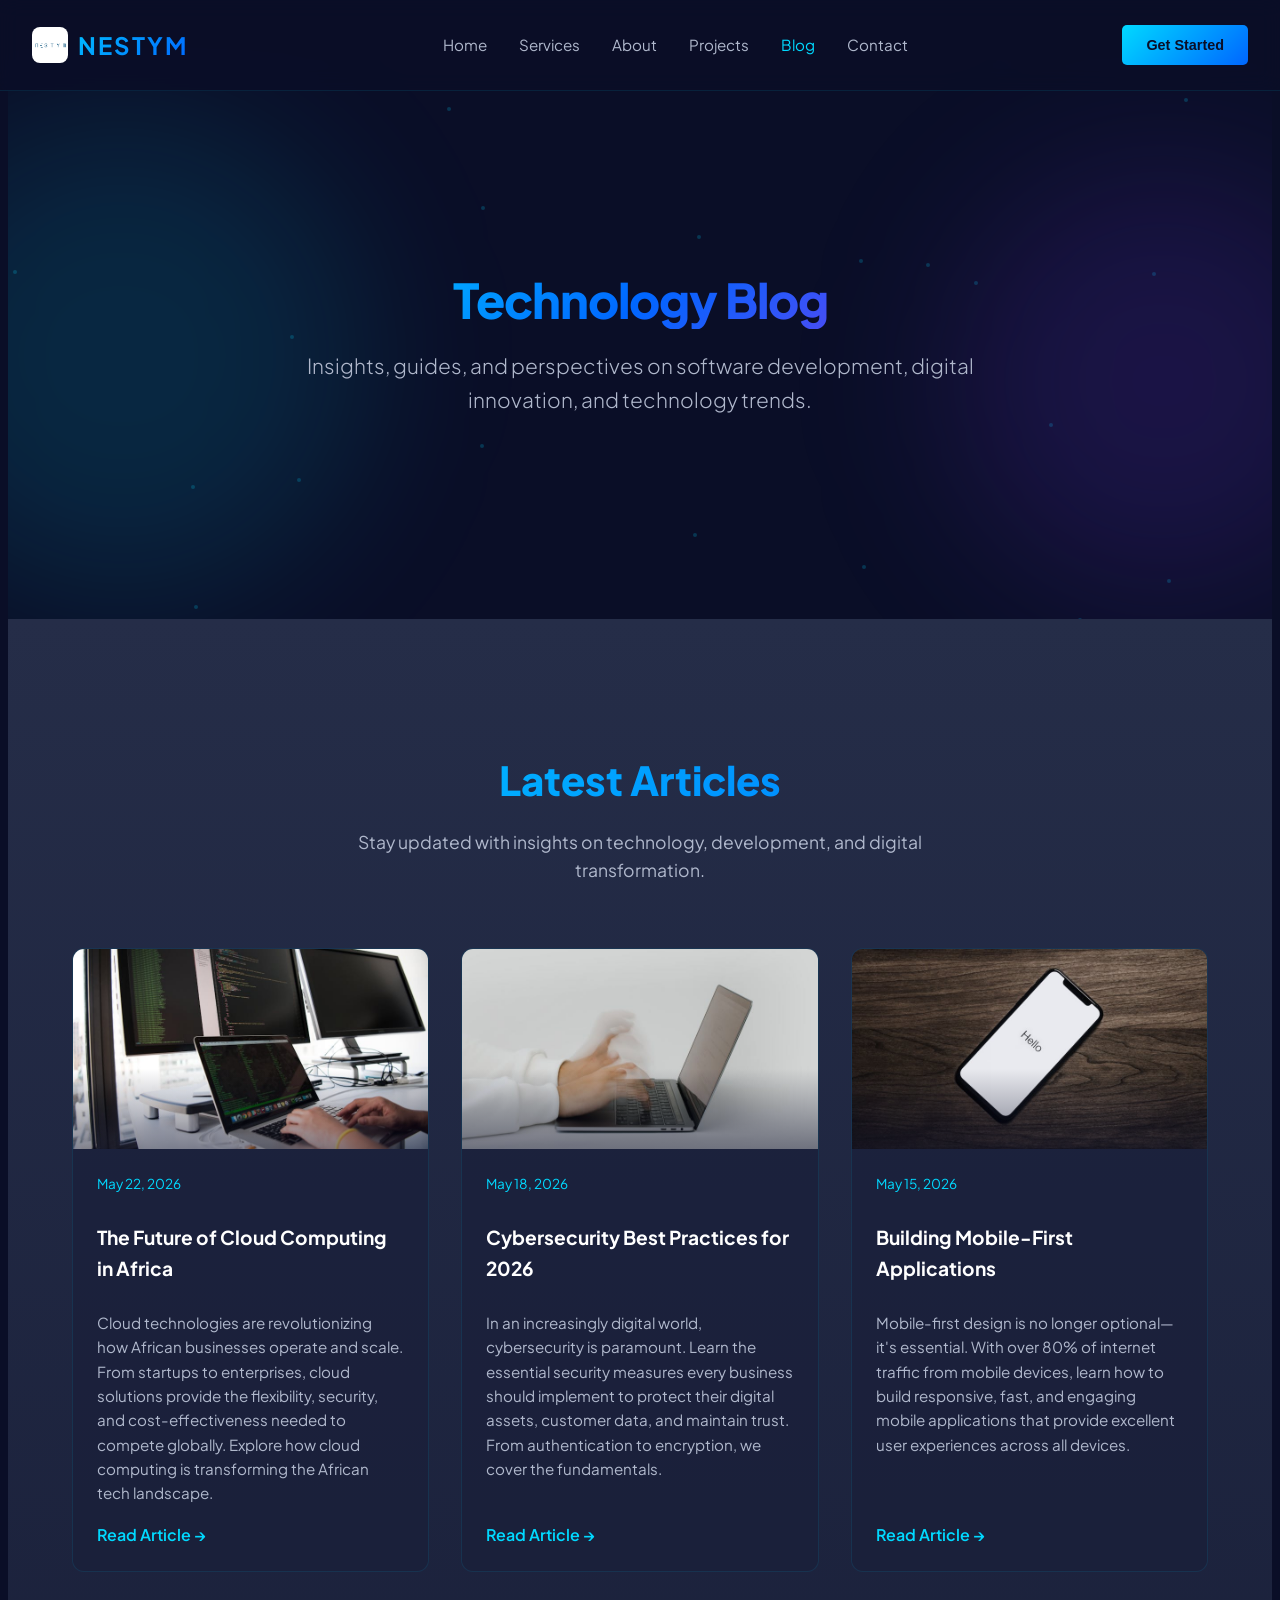
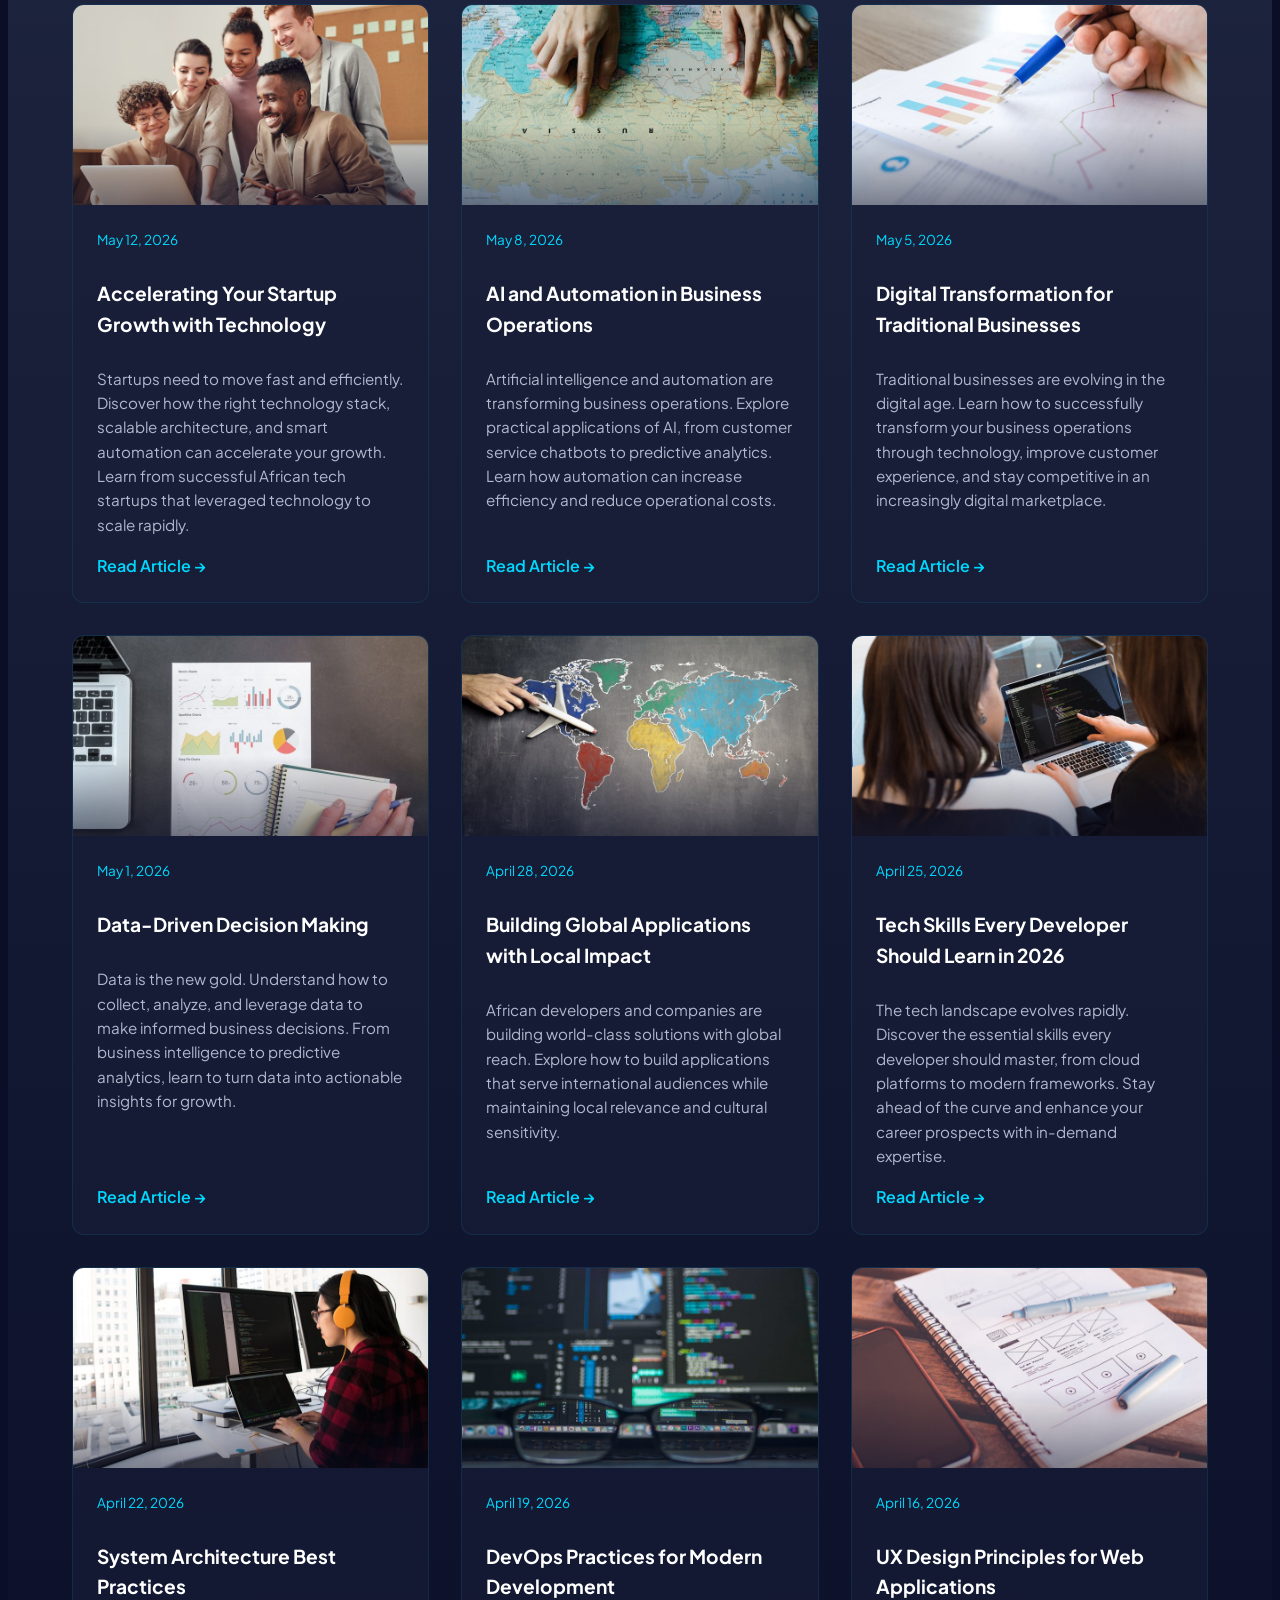
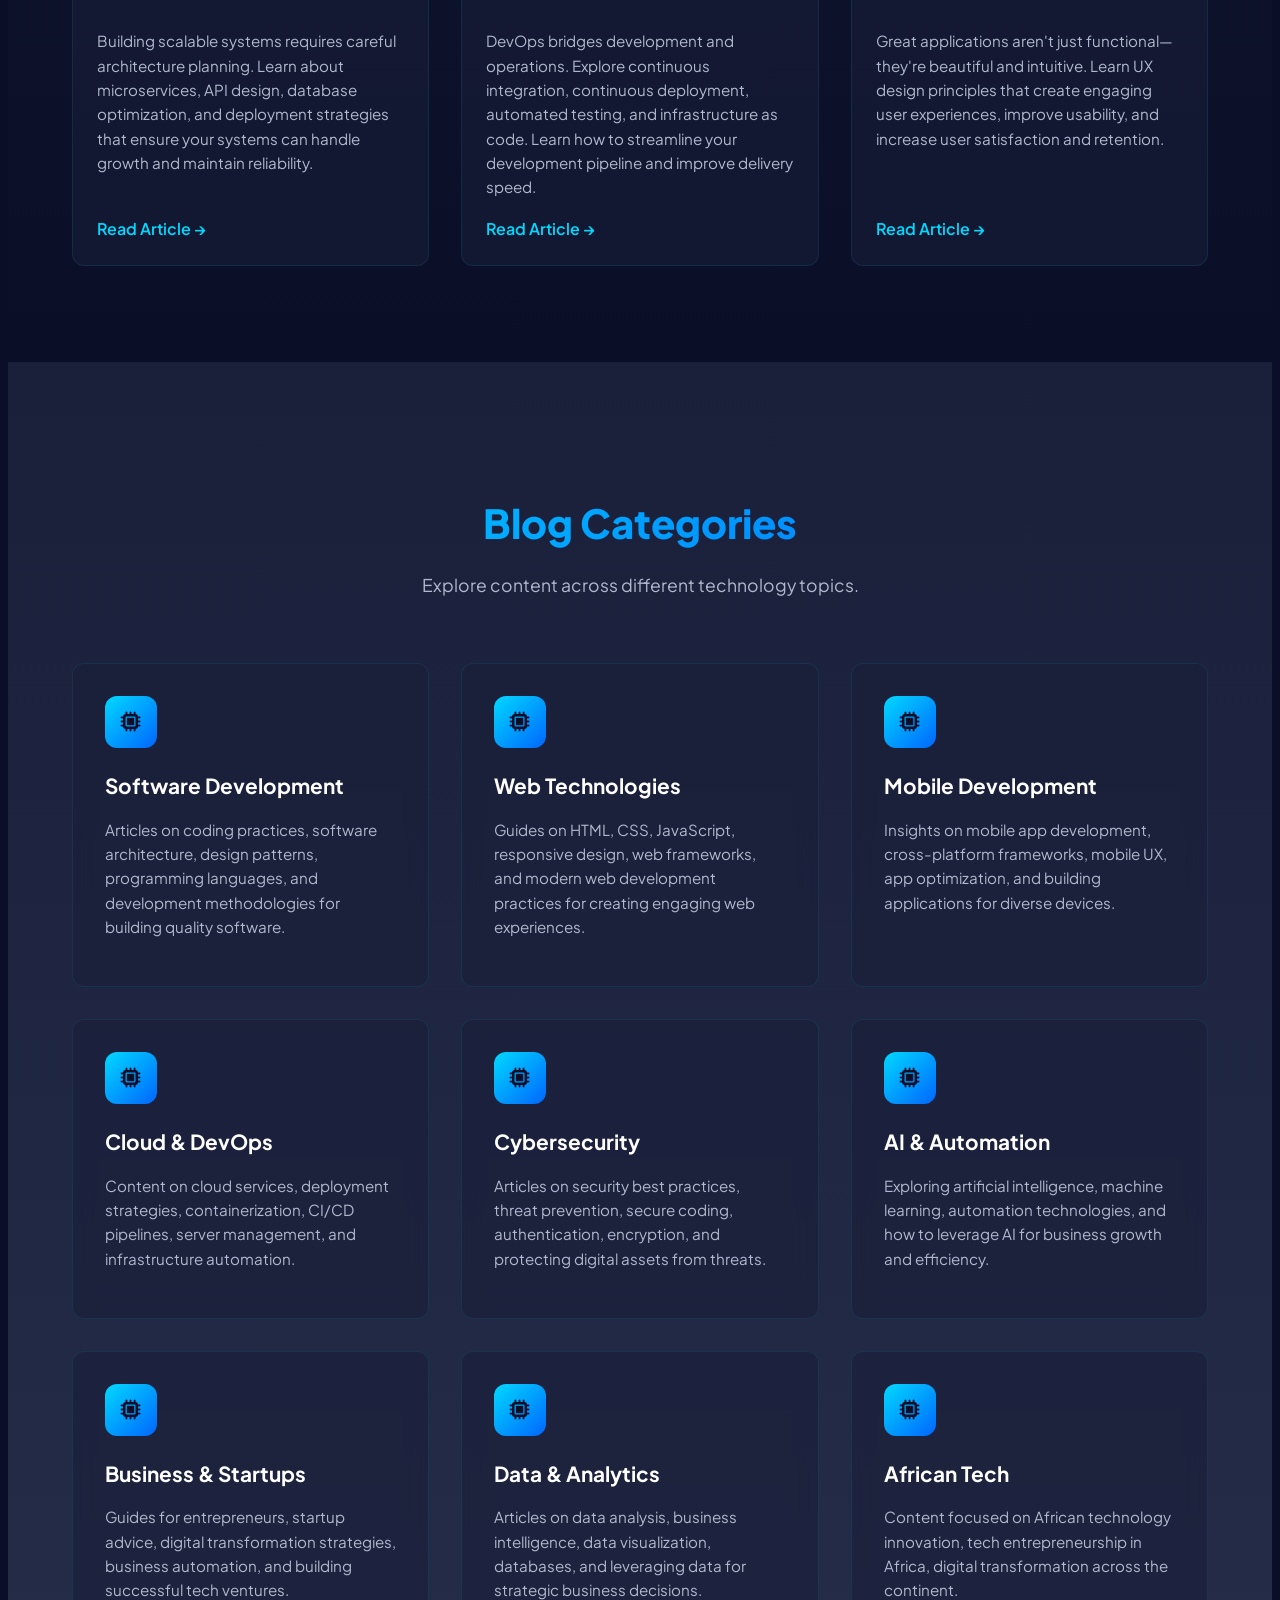
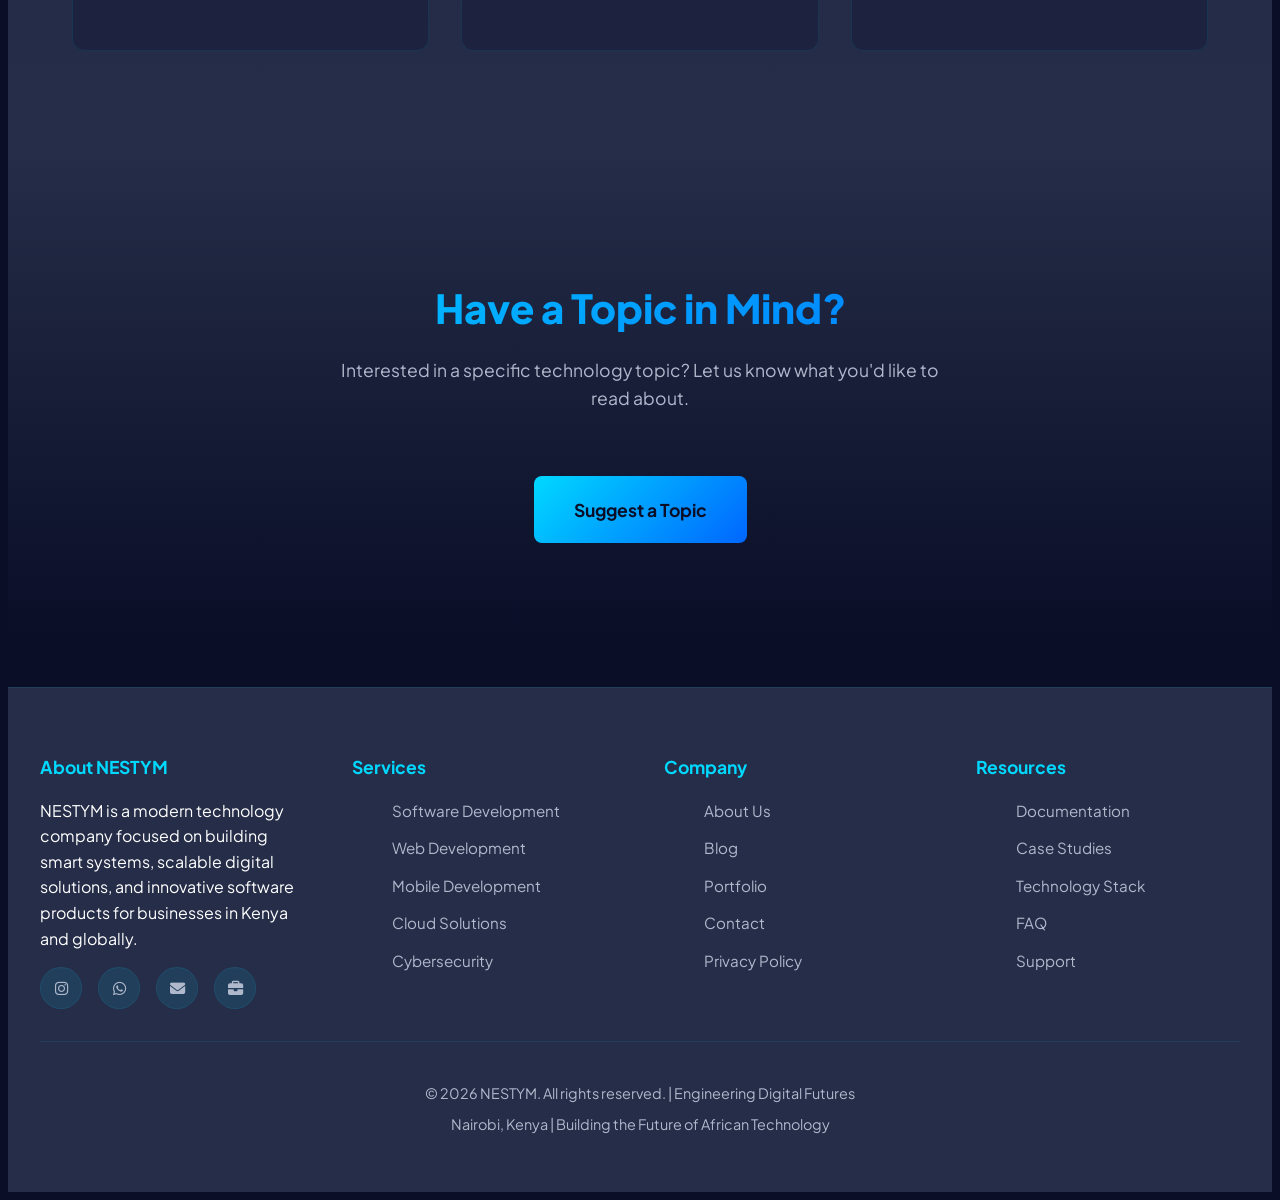
==== commit d97159ed: "Update print statement from 'Hello' to 'Goodbye'" ====
--- a/pages/blog.html
+++ b/pages/blog.html
@@ -239,23 +239,6 @@
         </div>
     </section>
 
-    <!-- Subscribe Section -->
-    <section style="background: linear-gradient(180deg, var(--tertiary-dark), var(--secondary-dark)); padding: 4rem 2rem;">
-        <div class="container">
-            <div class="section-header">
-                <h2>Subscribe to Our Newsletter</h2>
-                <p>Get the latest technology insights and articles delivered to your inbox.</p>
-            </div>
-
-            <div style="max-width: 500px; margin: 3rem auto;">
-                <form class="newsletter-form">
-                    <input type="email" placeholder="Enter your email address" required>
-                    <button type="submit" class="btn-primary" style="padding: 0.75rem 2rem; margin: 0;">Subscribe</button>
-                </form>
-            </div>
-        </div>
-    </section>
-
     <!-- CTA Section -->
     <section class="contact">
         <div class="container">
